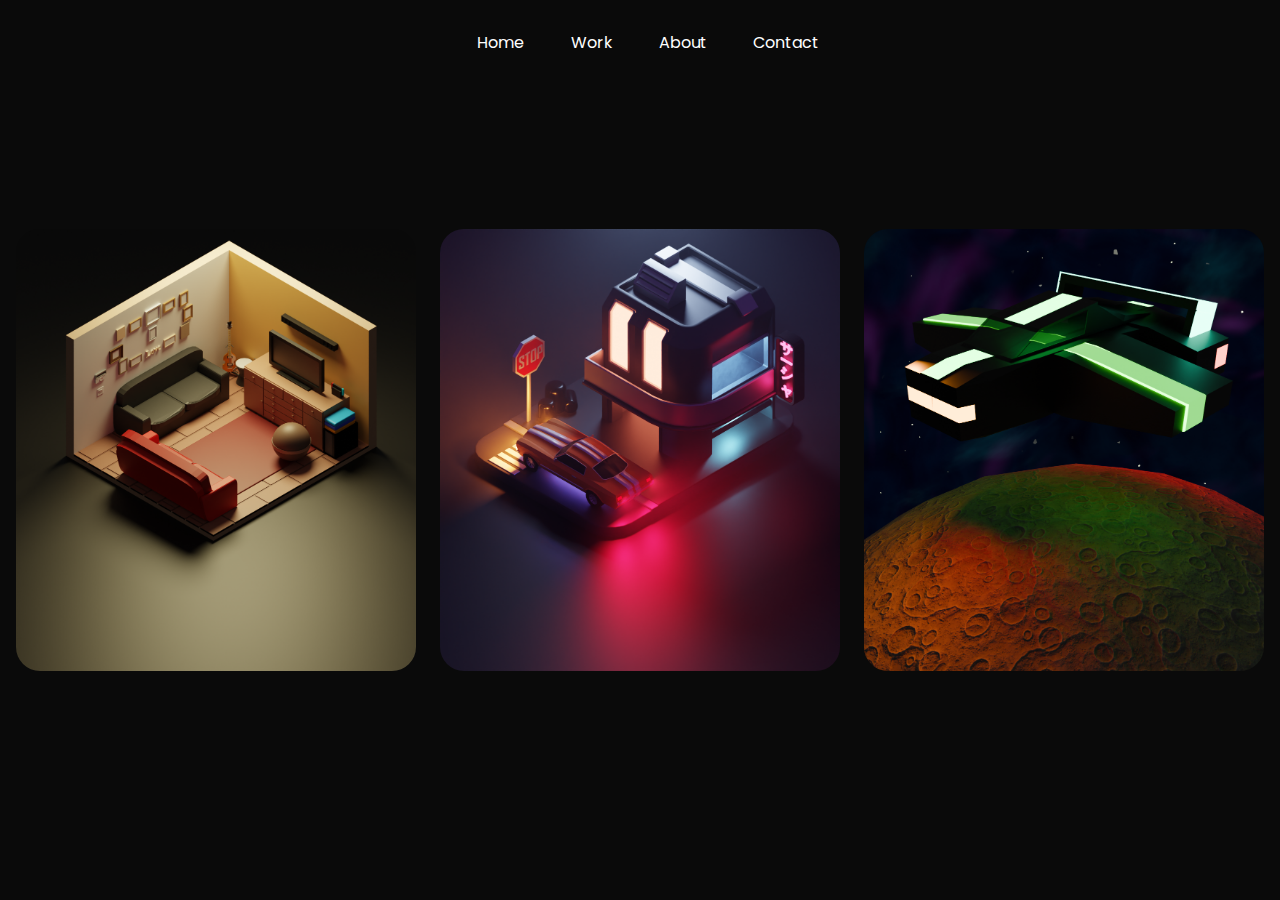
==== works.html @ f8b0e30c "Restructuration 1.0.0" ====
<!DOCTYPE html>
<html lang="en">
<head>
    <link rel="stylesheet" href="assets/css/style.css">
    <meta charset="UTF-8">
    <title>PortFolio - Sacha Laville 2024</title>
</head>
<body>

<header>
    <ul>
        <li><a href="index.html">Home</a></li>
        <li><a href="#" class="active">Work</a></li>
        <li><a href="#">About</a></li>
        <li><a href="#">Contact</a></li>
        <div class="active"></div>
    </ul>
</header>
<div class="container">
    <div class="card__container">
        <article class="card__article">
            <img src="assets/img/SalonIso1.png" alt="image" class="card__img">

            <div class="card__data">
                <h2 class="card__title">Mon salon en 3D</h2>
                <a href="#" class="card__button">Read More</a>
            </div>
        </article>

        <article class="card__article">
            <img src="assets/img/CyberPunk1.png" alt="image" class="card__img">

            <div class="card__data">
                <h2 class="card__title">Maison Style CyberPunk</h2>
                <a href="#" class="card__button">Read More</a>
            </div>
        </article>

        <article class="card__article">
            <img src="assets/img/SpaceShipHover1.png" alt="image" class="card__img">

            <div class="card__data">
                <h2 class="card__title">Vaisseau spatial</h2>
                <a href="#" class="card__button">Read More</a>
            </div>
        </article>
    </div>
</div>
</body>
</html>
---- assets/css/style.css ----
@import url('https://fonts.googleapis.com/css2?family=Poppins:wght@100;200;300;400;500;600;700;800;900&family=Ubuntu:wght@300;400;500;700&display=swap');
@import url("https://fonts.googleapis.com/css2?family=Poppins:wght@400;500&display=swap");
*
{
    margin: 0;
    padding: 0;
    box-sizing: border-box;
    font-family: poppins, sans-serif;
    scroll-behavior: smooth;
}

html {
    overflow-x: hidden;
}

body
{
    background-color: #0a0a0a;
}

header {
    position: absolute;
    top: 0;
    left: 0;
    width: 100%;
    padding: 30px 100px;
    display: flex;
    justify-content: space-around;
    align-items: center;
    z-index: 10000;

}
header ul
{
    display: flex;
    justify-content: center;
    align-items: center;
}
header ul li {
    list-style: none;
    margin-left: 5%;
}
header ul li a {
    transition: all .35s ease-in-out;
    text-decoration: none;
    padding: 6px 15px;
    color: white;
    border-radius: 20px;
}
header ul li a:hover{
    background: #fff;
    color: #2b1055;
    font-weight: bold;
}

header ul li a.active:hover~.header ul li a{
}

section h1,p{
    position: relative;
    margin-right: 350px;
    text-align: right;
    color: white;
}

section h1 {
    margin-top: 250px;
}

.pp-home{
    position: absolute;
    /*margin-top: 150px;*/
    margin-left: 150px;
    height: 768px;
    width: 576px;
}

/*=============== VARIABLES CSS ===============*/
:root {
    /*========== Colors ==========*/
    /*Color mode HSL(hue, saturation, lightness)*/
    --first-color: hsl(0, 0%, 100%);
    --title-color: hsl(0, 0%, 91%);
    --text-color: hsl(0, 0%, 93%);
    --body-color: hsl(0, 0%, 95%);
    --container-color: hsl(0, 0%, 15%);

    /*========== Font and typography ==========*/
    /*.5rem = 8px | 1rem = 16px ...*/
    --body-font: "Poppins", sans-serif;
    --h2-font-size: 1.25rem;
    --small-font-size: .813rem;
}

/*========== Responsive typography ==========*/
@media screen and (min-width: 1120px) {
    :root {
        --h2-font-size: 1.5rem;
        --small-font-size: .875rem;
    }
}

/*=============== BASE ===============*/
section {
    margin-top: 100px;
}

img {
    display: block;
    max-width: 100%;
    height: auto;
}

/*=============== CARD ===============*/
.container {
    display: grid;
    place-items: center;
    margin-inside: 1.5rem;
    padding-block: 5rem;
}

.card__container {
    display: grid;
    row-gap: 3.5rem;
}

.card__article {
    position: relative;
    overflow: hidden;
}

.card__img {
    width: 358px;
    border-radius: 1.5rem;
}

.card__data {
    width: 280px;
    background-color: var(--container-color);
    padding: 1.5rem 2rem;
    box-shadow: 0 8px 24px hsla(0, 0%, 0%, .15);
    border-radius: 1rem;
    position: absolute;
    bottom: -9rem;
    left: 0;
    right: 0;
    margin-inline: auto;
    opacity: 0;
    transition: opacity 1s 1s;
}

.card__description {
    display: block;
    font-size:var(--small-font-size);
    margin-bottom: .25rem;
    color: white;
}

.card__title {
    font-size: var(--h2-font-size);
    font-weight: 500;
    color: var(--text-color);
    margin-bottom: .75rem;
}

.card__button {
    text-decoration: none;
    font-size: var(--small-font-size);
    font-weight: 500;
    color: var(--first-color);
}

.card__button:hover {
    text-decoration: underline;
}
/* Naming animations in hover */
.card__article:hover .card__data {
    animation: show-data 1s forwards;
    opacity: 1;
    transition: opacity .3s;
}

.card__article:hover {
    animation: remove-overflow 2s forwards;
}

.card__article:not(:hover) {
    animation:show-overflow 2s forwards ;
}

.card__article:not(:hover) .card__data {
    animation:remove-data 1s forwards ;
}
/* Card animation */
@keyframes show-data {
    50% {
        transform: translateY(-10rem);
    }
    100% {
        transform: translateY(-7rem);
    }
}

@keyframes remove-overflow {
    to{
        overflow: initial;
    }
}

@keyframes remove-data {
    0%{
        transform: translateY(-7rem);
    }
    50%{
        transform: translateY(-10rem);
    }
    100%{
        transform: translateY(.5rem);
    }
}

@keyframes show-overflow {
    0%{
        overflow: initial;
        pointer-events: none;
    }
    50%{
        overflow: hidden;
    }

}
/*=============== BREAKPOINTS ===============*/
/* For small devices */
@media screen and (min-width: 340px) {
    .container {
        margin-inline: 1rem;
    }

    .card__data {
        width:  250px;
        padding: 1rem;
    }
}

/* For medium devices */
@media screen and (min-width: 768px) {
    .card__container {
        grid-template-columns: repeat(2, 1fr);
        column-gap: 1.5rem;
    }
}

/* For large devices */
@media screen and (min-width: 1120px) {
    .container {
        height: 100vh;
    }

    .card__container {
        grid-template-columns: repeat(3, 1fr);
    }
    .card__img{
        width: 424px;
    }
    .card__data{
        width:  316px;
        padding: 2.5rem;
    }
}
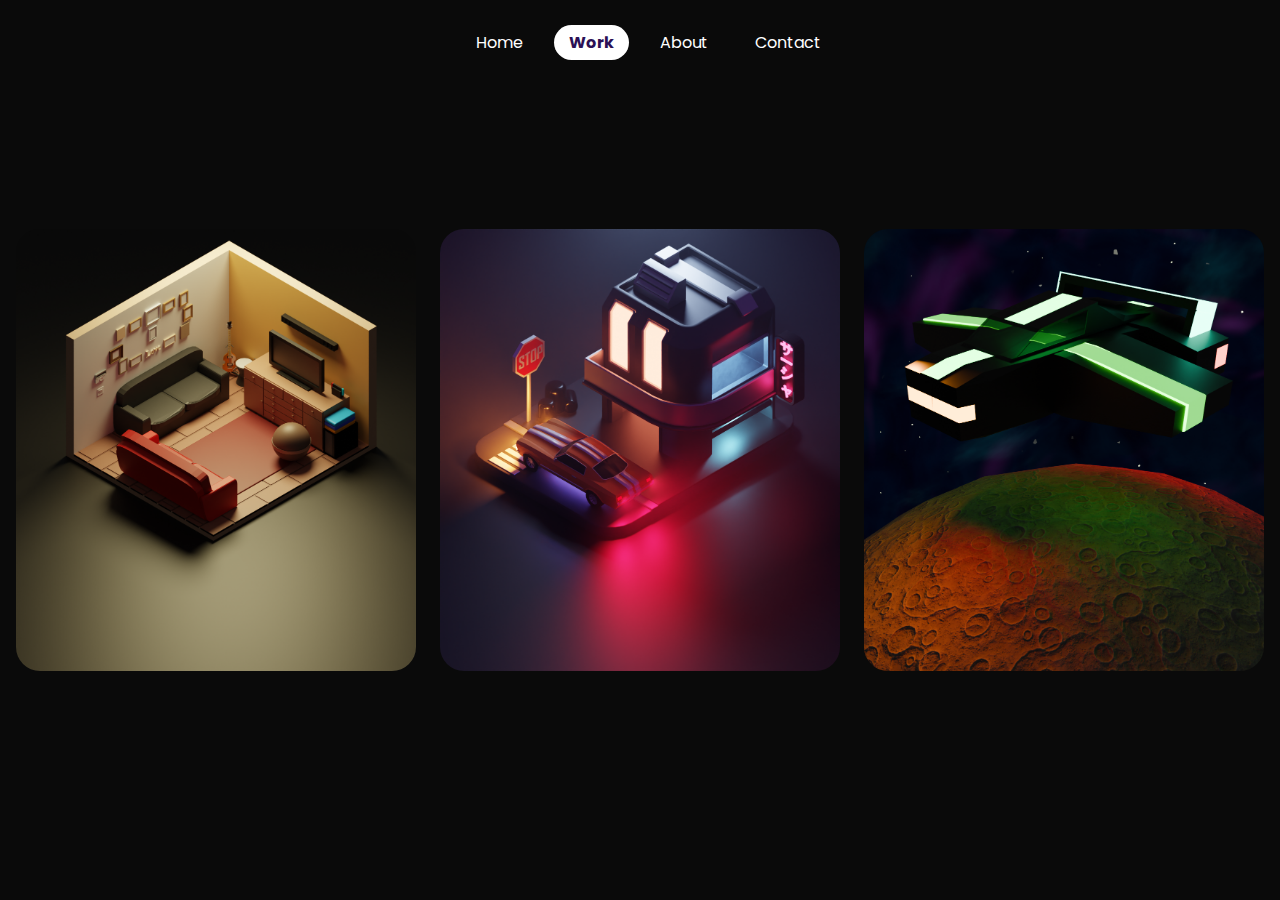
==== commit b4c940cd: "Fix hover navbar 1.0.0" ====
--- a/works.html
+++ b/works.html
@@ -9,7 +9,7 @@
 
 <header>
     <ul>
-        <li><a href="index.html">Home</a></li>
+        <li><a href="index.html" >Home</a></li>
         <li><a href="#" class="active">Work</a></li>
         <li><a href="#">About</a></li>
         <li><a href="#">Contact</a></li>
--- a/assets/css/style.css
+++ b/assets/css/style.css
@@ -47,14 +47,13 @@
     color: white;
     border-radius: 20px;
 }
-header ul li a:hover{
+header ul li a:hover,
+header ul li a.active{
     background: #fff;
     color: #2b1055;
     font-weight: bold;
 }
 
-header ul li a.active:hover~.header ul li a{
-}
 
 section h1,p{
     position: relative;
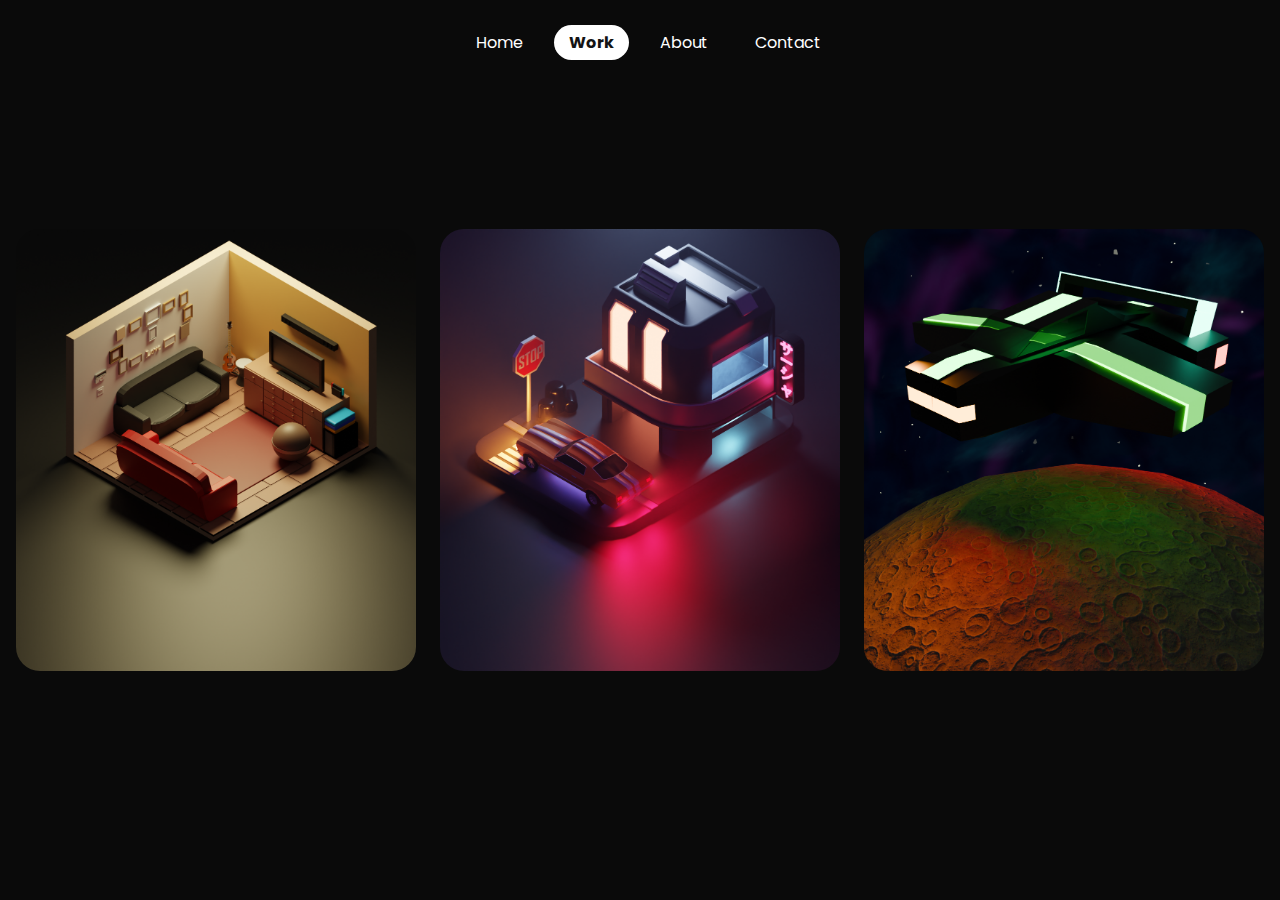
==== commit 6941d5e0: "Update of the home page 1.0.1" ====
--- a/works.html
+++ b/works.html
@@ -1,12 +1,12 @@
 <!DOCTYPE html>
 <html lang="en">
 <head>
+    <link rel="stylesheet" href="assets/css/background-works.css">
     <link rel="stylesheet" href="assets/css/style.css">
     <meta charset="UTF-8">
     <title>PortFolio - Sacha Laville 2024</title>
 </head>
 <body>
-
 <header>
     <ul>
         <li><a href="index.html" >Home</a></li>
--- a/assets/css/background-works.css
+++ b/assets/css/background-works.css
@@ -0,0 +1,5 @@
+body
+{
+    background-color: #0a0a0a;
+    background-image: url("https://images.unsplash.com/photo-1603366615917-1fa6dad5c4fa?q=80&w=1000&auto=format&fit=crop&ixlib=rb-4.0.3&ixid=M3wxMjA3fDB8MHxleHBsb3JlLWZlZWR8OXx8fGVufDB8fHx8fA%3D%3D");
+}--- a/assets/css/style.css
+++ b/assets/css/style.css
@@ -13,10 +13,6 @@
     overflow-x: hidden;
 }
 
-body
-{
-    background-color: #0a0a0a;
-}
 
 header {
     position: absolute;
@@ -50,28 +46,36 @@
 header ul li a:hover,
 header ul li a.active{
     background: #fff;
-    color: #2b1055;
+    color: #131313;
     font-weight: bold;
 }
 
 
-section h1,p{
+.title,.subtitle{
     position: relative;
-    margin-right: 350px;
-    text-align: right;
+    text-align: left;
     color: white;
 }
 
-section h1 {
-    margin-top: 250px;
+.title{
+    font-size: 100px;
+}
+
+.subtitle{
+    font-size: 50px;
+}
+
+.titre {
+    margin: -750px 750px -750px 775px;
 }
 
 .pp-home{
-    position: absolute;
-    /*margin-top: 150px;*/
+    position: relative;
+    margin-top: 210px;
     margin-left: 150px;
     height: 768px;
     width: 576px;
+    border-radius: 25px;
 }
 
 /*=============== VARIABLES CSS ===============*/
@@ -239,6 +243,32 @@
         width:  250px;
         padding: 1rem;
     }
+
+    .title,.subtitle{
+        position: relative;
+        text-align: center;
+        color: white;
+    }
+
+    .title{
+        font-size: 50px;
+    }
+
+    .subtitle{
+        font-size: 25px;
+    }
+
+    .titre {
+        margin:  auto auto 775px;
+    }
+
+    .pp-home{
+        position: relative;
+        height: 768px;
+        width: 576px;
+        border-radius: 25px;
+
+    }
 }
 
 /* For medium devices */
@@ -247,6 +277,32 @@
         grid-template-columns: repeat(2, 1fr);
         column-gap: 1.5rem;
     }
+
+    .title,.subtitle{
+        position: relative;
+        text-align: center;
+        color: white;
+    }
+
+    .title{
+        font-size: 50px;
+    }
+
+    .subtitle{
+        font-size: 25px;
+    }
+
+    .titre {
+        align-items: center;
+    }
+
+    .pp-home{
+        position: relative;
+        align-items: center;
+        height: 768px;
+        width: 576px;
+        border-radius: 25px;
+    }
 }
 
 /* For large devices */
@@ -265,4 +321,31 @@
         width:  316px;
         padding: 2.5rem;
     }
-}
+
+    .title,.subtitle{
+        position: relative;
+        text-align: left;
+        color: white;
+    }
+
+    .title{
+        font-size: 100px;
+    }
+
+    .subtitle{
+        font-size: 50px;
+    }
+
+    .titre {
+        margin: -750px 195px auto 850px;
+    }
+
+    .pp-home{
+        position: relative;
+        margin-top: 210px;
+        margin-left: 195px;
+        height: 768px;
+        width: 576px;
+        border-radius: 25px;
+    }
+}
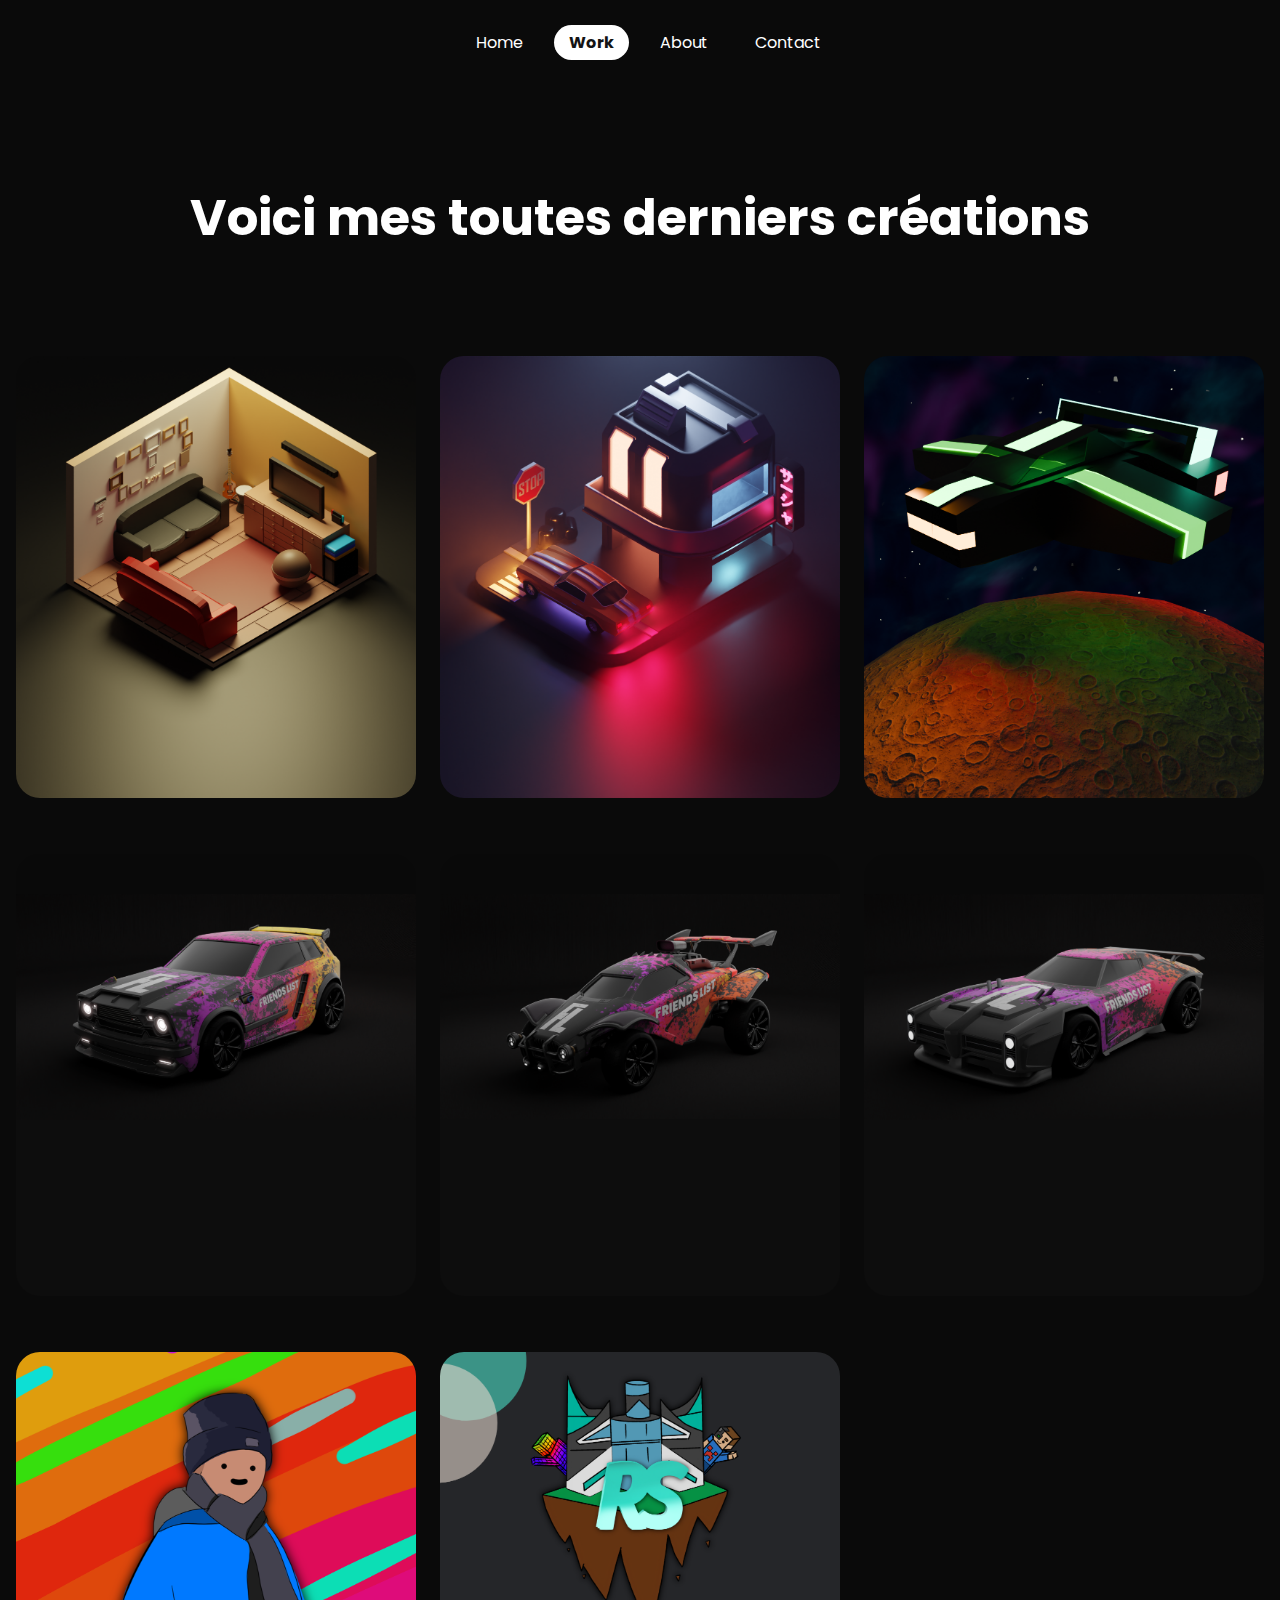
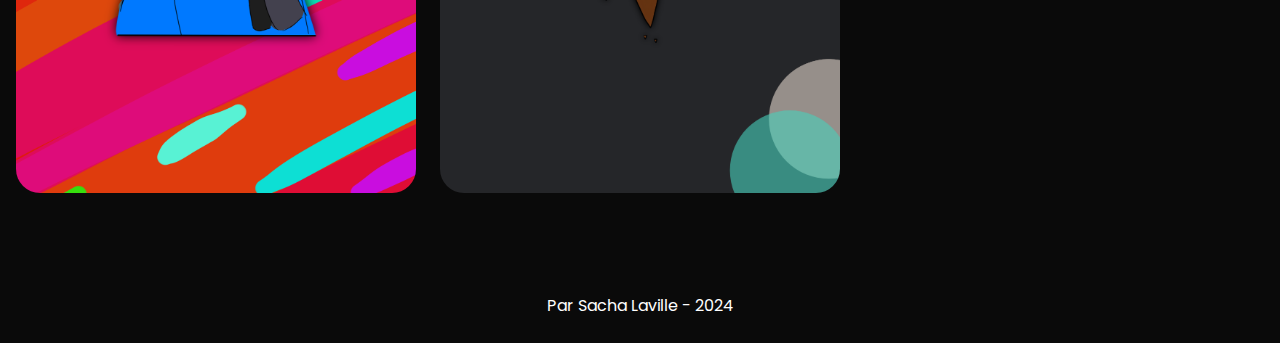
==== commit 688b42fb: "Add more content" ====
--- a/works.html
+++ b/works.html
@@ -16,7 +16,12 @@
         <div class="active"></div>
     </ul>
 </header>
+
+
+
 <div class="container">
+    <div class="title__blender"> Voici mes toutes derniers créations</div>
+
     <div class="card__container">
         <article class="card__article">
             <img src="assets/img/SalonIso1.png" alt="image" class="card__img">
@@ -44,7 +49,53 @@
                 <a href="#" class="card__button">Read More</a>
             </div>
         </article>
+
+        <article class="card__article">
+            <img src="assets/img/presta_fennec.png" alt="image" class="card__img">
+
+            <div class="card__data">
+                <h2 class="card__title">Decal rocket league Friend List - Fennec</h2>
+                <a href="#" class="card__button">Read More</a>
+            </div>
+        </article>
+
+        <article class="card__article">
+            <img src="assets/img/presta_octane.png" alt="image" class="card__img">
+
+            <div class="card__data">
+                <h2 class="card__title">Decal rocket league Friend List - Octane</h2>
+                <a href="#" class="card__button">Read More</a>
+            </div>
+        </article>
+
+        <article class="card__article">
+            <img src="assets/img/presta_dominus.png" alt="image" class="card__img">
+
+            <div class="card__data">
+                <h2 class="card__title">Decal rocket league Friend List - Dominus</h2>
+                <a href="#" class="card__button">Read More</a>
+            </div>
+        </article>
+
+        <article class="card__article">
+            <img src="assets/img/ppDeRaf1.png" alt="image" class="card__img">
+
+            <div class="card__data">
+                <h2 class="card__title">Photo de profile #1</h2>
+                <a href="#" class="card__button">Read More</a>
+            </div>
+        </article>
+
+        <article class="card__article">
+            <img src="assets/img/logo_rs1.png" alt="image" class="card__img">
+
+            <div class="card__data">
+                <h2 class="card__title">logo team Minecraft</h2>
+                <a href="#" class="card__button">Read More</a>
+            </div>
+        </article>
     </div>
+    <div class="credit"><p>Par Sacha Laville - 2024</p></div>
 </div>
 </body>
 </html>--- a/assets/css/style.css
+++ b/assets/css/style.css
@@ -305,6 +305,20 @@
     }
 }
 
+
+.credit p{
+    color: white;
+    text-align: center;
+    margin: 100px auto 25px auto;
+}
+
+.title__blender{
+    margin: 100px 0 100px 0;
+    color: white;
+    font-size: 50px;
+    font-weight: bold;
+}
+
 /* For large devices */
 @media screen and (min-width: 1120px) {
     .container {
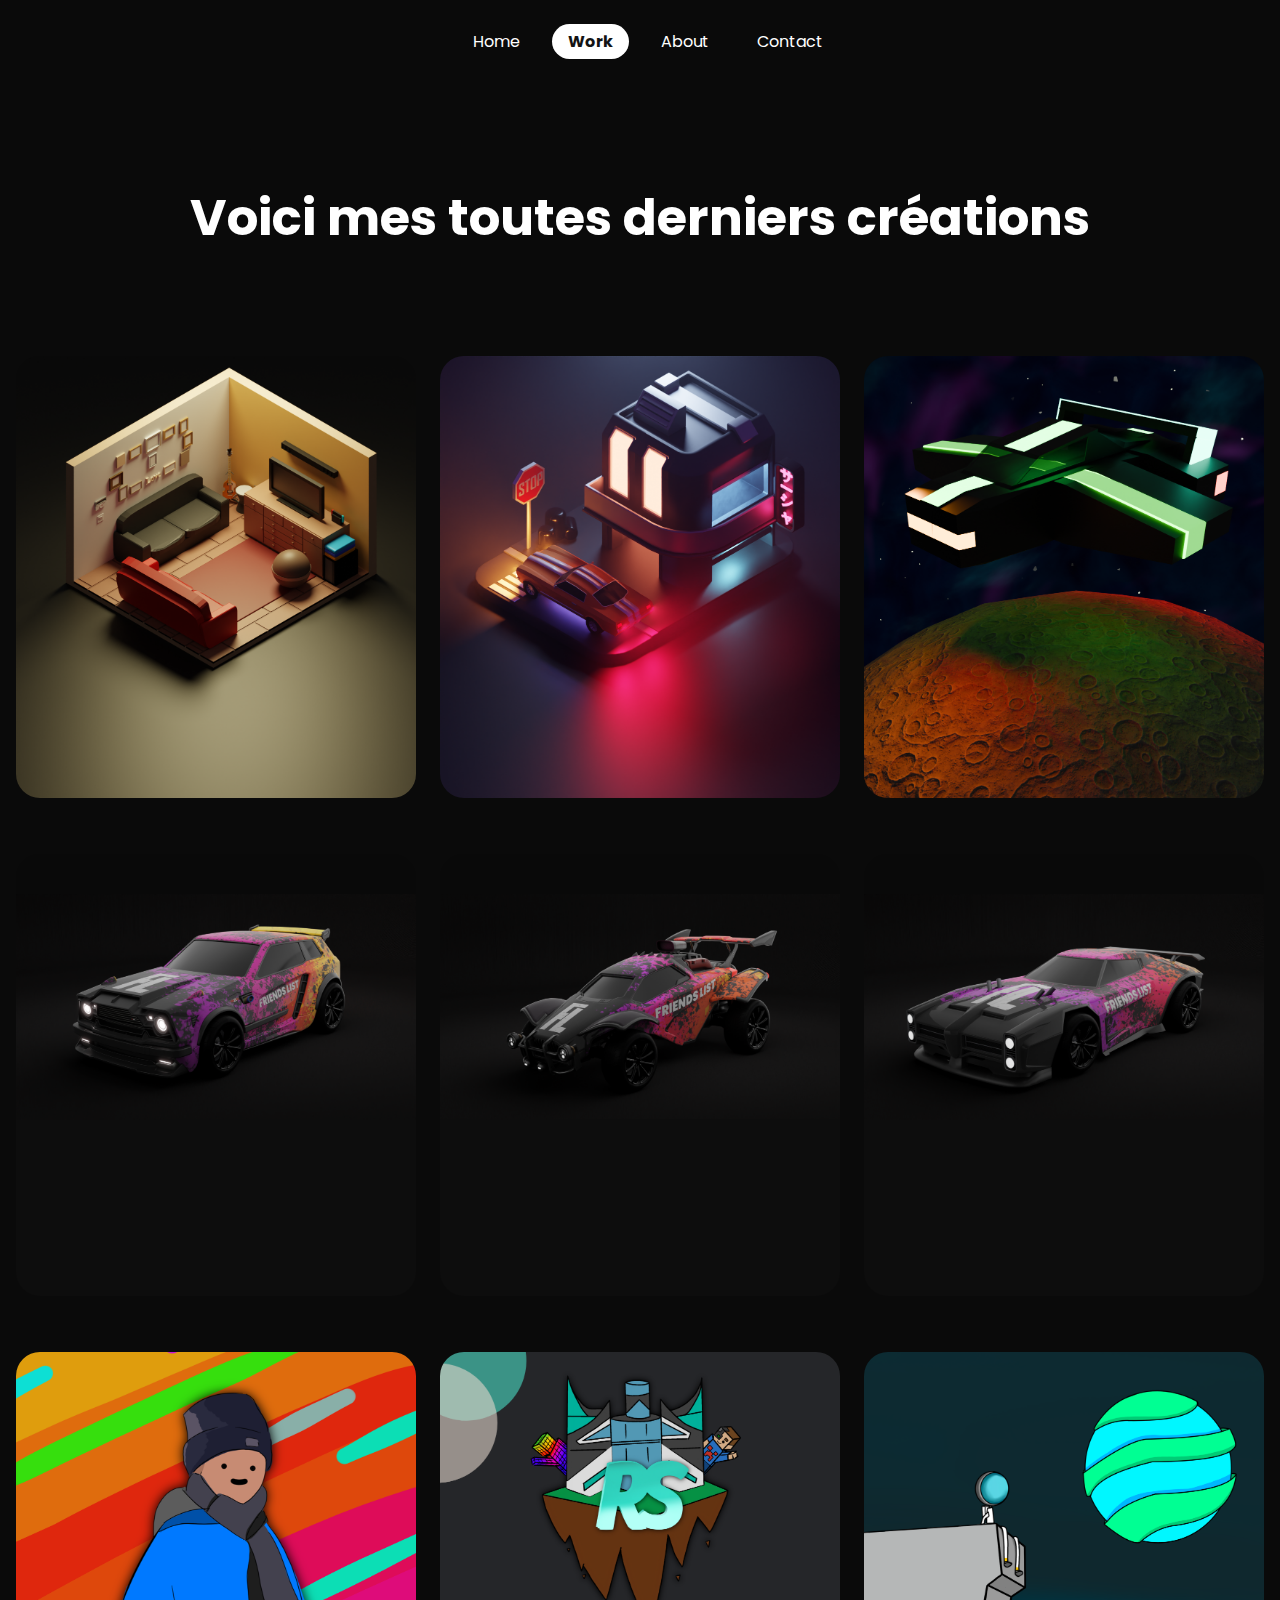
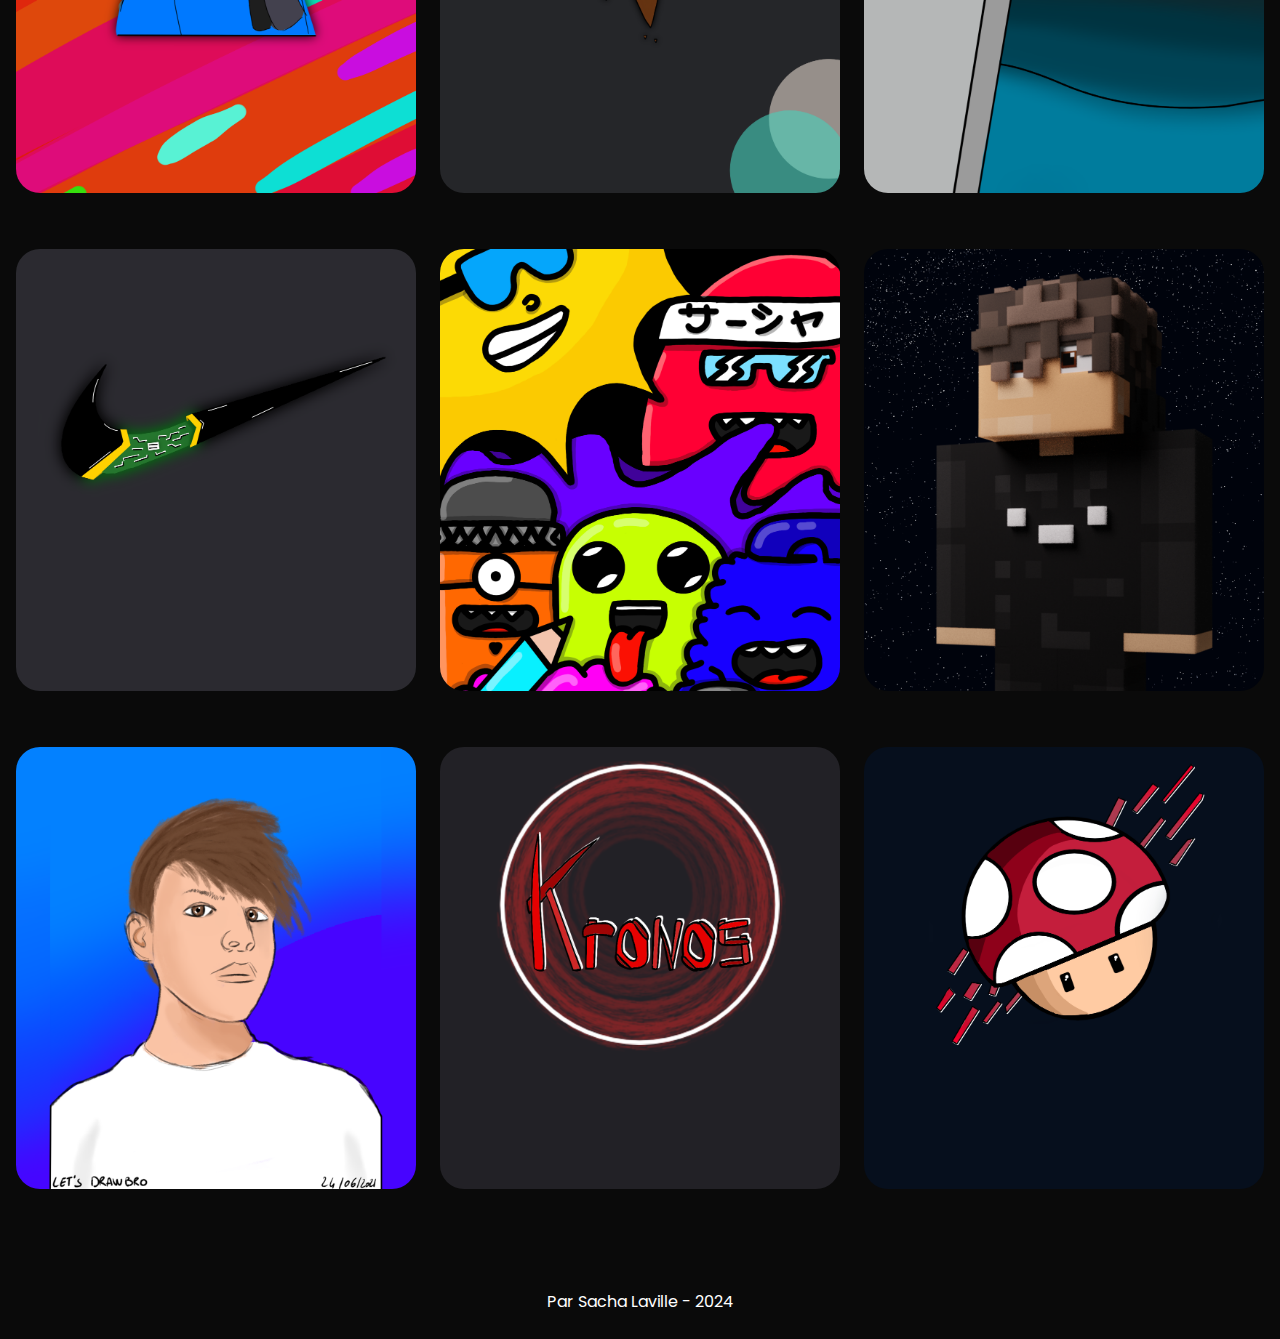
==== commit 1b161fa3: "Add more content" ====
--- a/works.html
+++ b/works.html
@@ -94,6 +94,72 @@
                 <a href="#" class="card__button">Read More</a>
             </div>
         </article>
+
+        <article class="card__article">
+            <img src="assets/img/Astronaute1.png" alt="image" class="card__img">
+
+            <div class="card__data">
+                <h2 class="card__title">Illustration Astroneer</h2>
+                <a href="#" class="card__button">Read More</a>
+            </div>
+        </article>
+
+        <article class="card__article">
+            <img src="assets/img/NikeConcept1.png" alt="image" class="card__img">
+
+            <div class="card__data">
+                <h2 class="card__title">Concept logo Nike</h2>
+                <a href="#" class="card__button">Read More</a>
+            </div>
+        </article>
+
+        <article class="card__article">
+            <img src="assets/img/doodleArt1.png" alt="image" class="card__img">
+
+            <div class="card__data">
+                <h2 class="card__title">Doodle Art #1</h2>
+                <a href="#" class="card__button">Read More</a>
+            </div>
+        </article>
+
+        <article class="card__article">
+            <img src="assets/img/SkinMinecraft1.png" alt="image" class="card__img">
+
+            <div class="card__data">
+                <h2 class="card__title">Skin Minecraft #1</h2>
+                <a href="#" class="card__button">Read More</a>
+            </div>
+        </article>
+
+        <article class="card__article">
+            <img src="assets/img/DrawBro1.png" alt="image" class="card__img">
+
+            <div class="card__data">
+                <h2 class="card__title">Logo Youtube #1</h2>
+                <a href="#" class="card__button">Read More</a>
+            </div>
+        </article>
+
+        <article class="card__article">
+            <img src="assets/img/LogoKronos1.png" alt="image" class="card__img">
+
+            <div class="card__data">
+                <h2 class="card__title">Logo Youtube #2</h2>
+                <a href="#" class="card__button">Read More</a>
+            </div>
+        </article>
+
+        <article class="card__article">
+            <img src="assets/img/Toad1.png" alt="image" class="card__img">
+
+            <div class="card__data">
+                <h2 class="card__title">Dessin Toad</h2>
+                <a href="#" class="card__button">Read More</a>
+            </div>
+        </article>
+
+
+        
     </div>
     <div class="credit"><p>Par Sacha Laville - 2024</p></div>
 </div>
--- a/assets/css/style.css
+++ b/assets/css/style.css
@@ -19,7 +19,7 @@
     top: 0;
     left: 0;
     width: 100%;
-    padding: 30px 100px;
+    padding: 1.8rem 6.25rem;
     display: flex;
     justify-content: space-around;
     align-items: center;
@@ -34,12 +34,12 @@
 }
 header ul li {
     list-style: none;
-    margin-left: 5%;
+    margin-left: 1rem;
 }
 header ul li a {
     transition: all .35s ease-in-out;
     text-decoration: none;
-    padding: 6px 15px;
+    padding: 6px 1rem;
     color: white;
     border-radius: 20px;
 }
@@ -58,12 +58,10 @@
 }
 
 .title{
-    font-size: 100px;
-}
+    font-size: clamp(1rem, 5vw, 1.5rem);}
 
 .subtitle{
-    font-size: 50px;
-}
+    font-size: clamp(1rem, 5vw, 1.5rem);}
 
 .titre {
     margin: -750px 750px -750px 775px;
@@ -71,11 +69,11 @@
 
 .pp-home{
     position: relative;
-    margin-top: 210px;
-    margin-left: 150px;
-    height: 768px;
-    width: 576px;
-    border-radius: 25px;
+    margin-top: 13rem;
+    margin-left: 9rem;
+    height: 48rem;
+    width: 36rem;
+    border-radius: 1.5rem;
 }
 
 /*=============== VARIABLES CSS ===============*/
@@ -105,7 +103,7 @@
 
 /*=============== BASE ===============*/
 section {
-    margin-top: 100px;
+    margin-top: 6.25rem;
 }
 
 img {
@@ -133,7 +131,7 @@
 }
 
 .card__img {
-    width: 358px;
+    width: 22rem;
     border-radius: 1.5rem;
 }
 
@@ -240,7 +238,7 @@
     }
 
     .card__data {
-        width:  250px;
+        width:  15.6rem;
         padding: 1rem;
     }
 
@@ -251,23 +249,23 @@
     }
 
     .title{
-        font-size: 50px;
+        font-size: clamp(1rem, 5vw, 1.5rem);
     }
 
     .subtitle{
-        font-size: 25px;
+        font-size: clamp(1rem, 5vw, 1.5rem);
     }
 
     .titre {
-        margin:  auto auto 775px;
+        text-align: center;
+        margin:  auto auto 48.4rem;
     }
 
     .pp-home{
         position: relative;
-        height: 768px;
-        width: 576px;
-        border-radius: 25px;
-
+        height: 48rem;
+        width: 36rem;
+        border-radius: 1.5rem;
     }
 }
 
@@ -285,11 +283,11 @@
     }
 
     .title{
-        font-size: 50px;
+        font-size: clamp(2rem, 5vw, 1.5rem);
     }
 
     .subtitle{
-        font-size: 25px;
+        font-size: clamp(1.5rem, 5vw, 1rem);
     }
 
     .titre {
@@ -298,10 +296,9 @@
 
     .pp-home{
         position: relative;
-        align-items: center;
-        height: 768px;
-        width: 576px;
-        border-radius: 25px;
+        height: 48rem;
+        width: 36rem;
+        border-radius: 1.5rem;
     }
 }
 
@@ -343,23 +340,21 @@
     }
 
     .title{
-        font-size: 100px;
+        font-size: clamp(7rem, 5vw, 1.5rem);
     }
 
     .subtitle{
-        font-size: 50px;
+        font-size: clamp(1rem, 5vw, 1.5rem);
     }
 
     .titre {
-        margin: -750px 195px auto 850px;
+        margin: -47rem 12rem auto 53rem;
     }
 
     .pp-home{
         position: relative;
-        margin-top: 210px;
-        margin-left: 195px;
-        height: 768px;
-        width: 576px;
-        border-radius: 25px;
-    }
-}
+        height: 48rem;
+        width: 36rem;
+        border-radius: 1.5rem;
+    }
+}
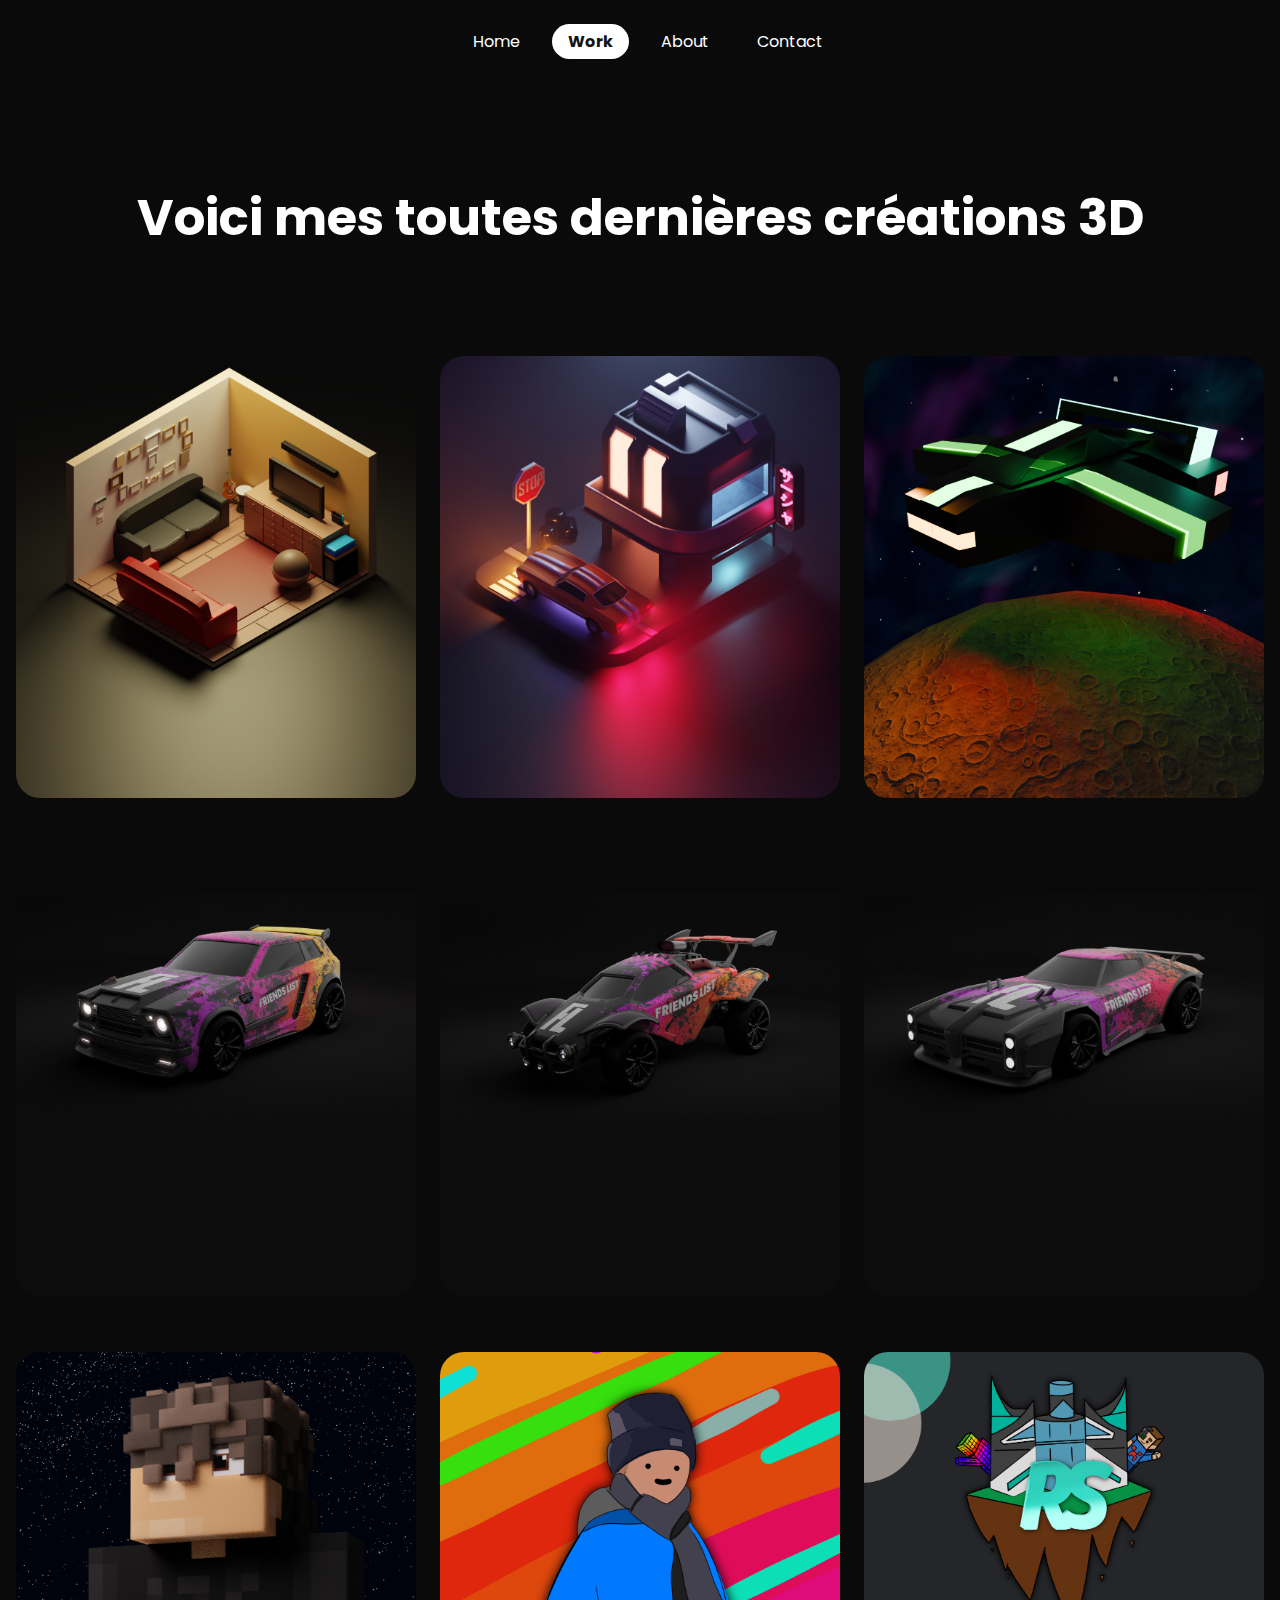
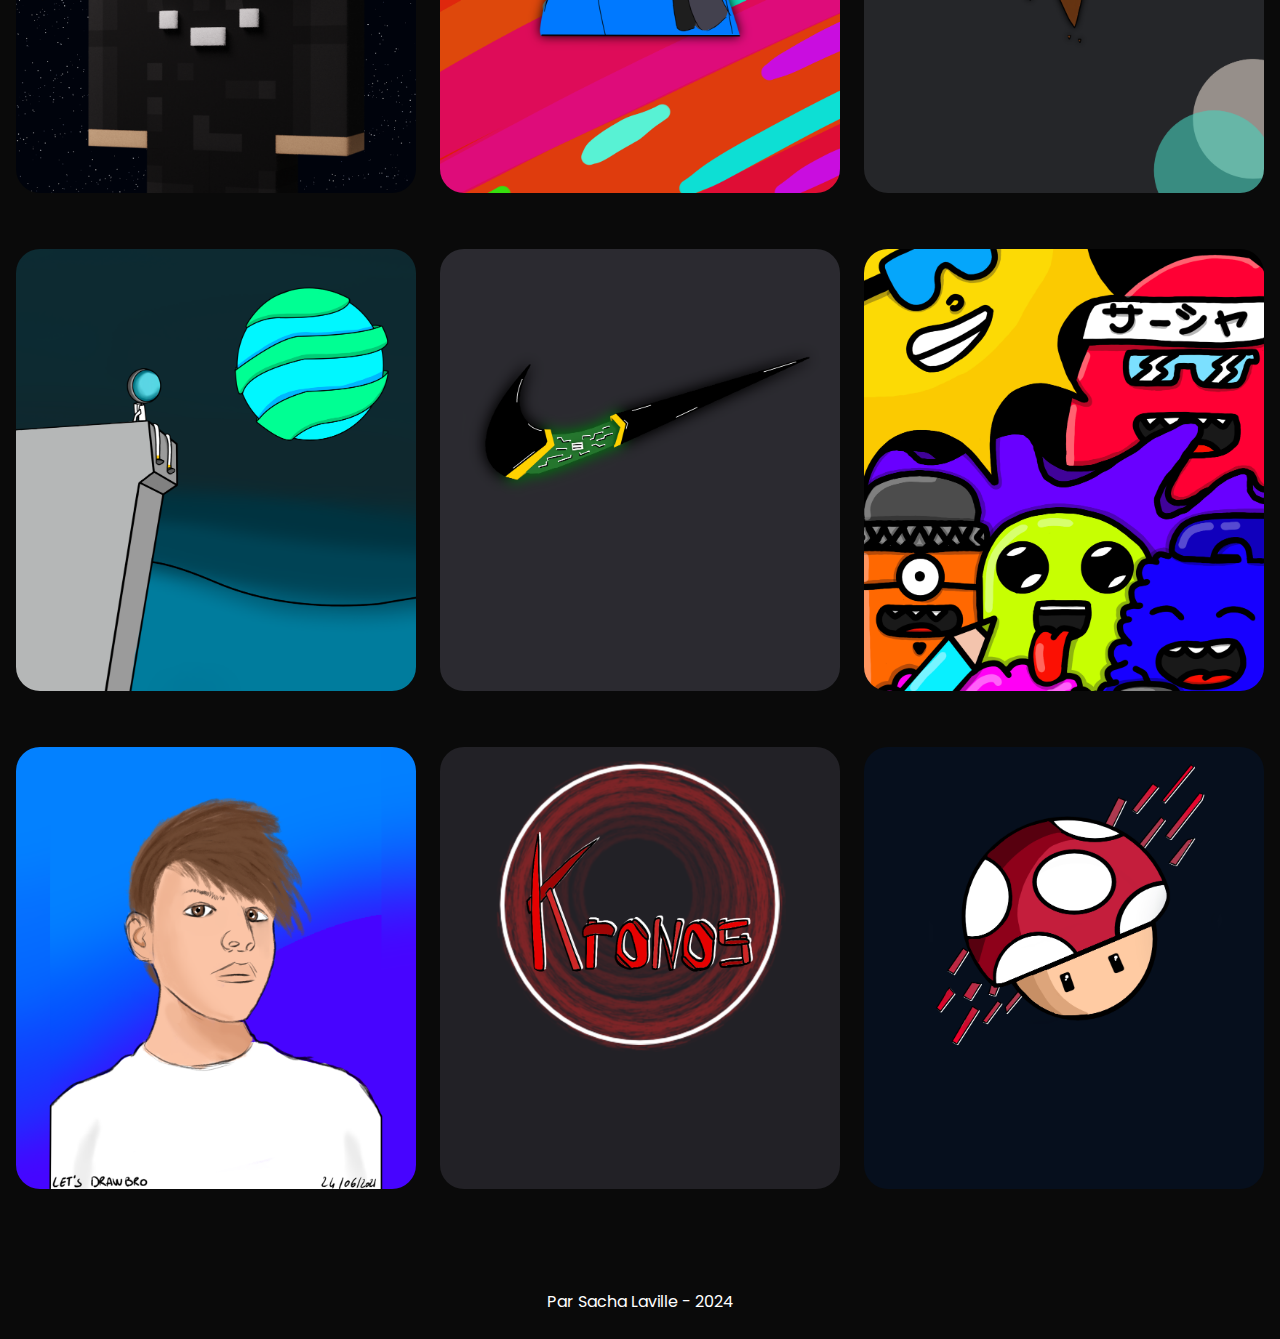
==== commit c98262ef: "Correction" ====
--- a/works.html
+++ b/works.html
@@ -20,7 +20,7 @@
 
 
 <div class="container">
-    <div class="title__blender"> Voici mes toutes derniers créations</div>
+    <div class="title__blender">Voici mes toutes dernières créations 3D</div>
 
     <div class="card__container">
         <article class="card__article">
@@ -78,10 +78,19 @@
         </article>
 
         <article class="card__article">
+            <img src="assets/img/SkinMinecraft1.png" alt="image" class="card__img">
+
+            <div class="card__data">
+                <h2 class="card__title">Skin Minecraft #1</h2>
+                <a href="#" class="card__button">Read More</a>
+            </div>
+        </article>
+        
+        <article class="card__article">
             <img src="assets/img/ppDeRaf1.png" alt="image" class="card__img">
 
             <div class="card__data">
-                <h2 class="card__title">Photo de profile #1</h2>
+                <h2 class="card__title">Photo de profil #1</h2>
                 <a href="#" class="card__button">Read More</a>
             </div>
         </article>
@@ -123,15 +132,6 @@
         </article>
 
         <article class="card__article">
-            <img src="assets/img/SkinMinecraft1.png" alt="image" class="card__img">
-
-            <div class="card__data">
-                <h2 class="card__title">Skin Minecraft #1</h2>
-                <a href="#" class="card__button">Read More</a>
-            </div>
-        </article>
-
-        <article class="card__article">
             <img src="assets/img/DrawBro1.png" alt="image" class="card__img">
 
             <div class="card__data">
@@ -159,7 +159,7 @@
         </article>
 
 
-        
+
     </div>
     <div class="credit"><p>Par Sacha Laville - 2024</p></div>
 </div>
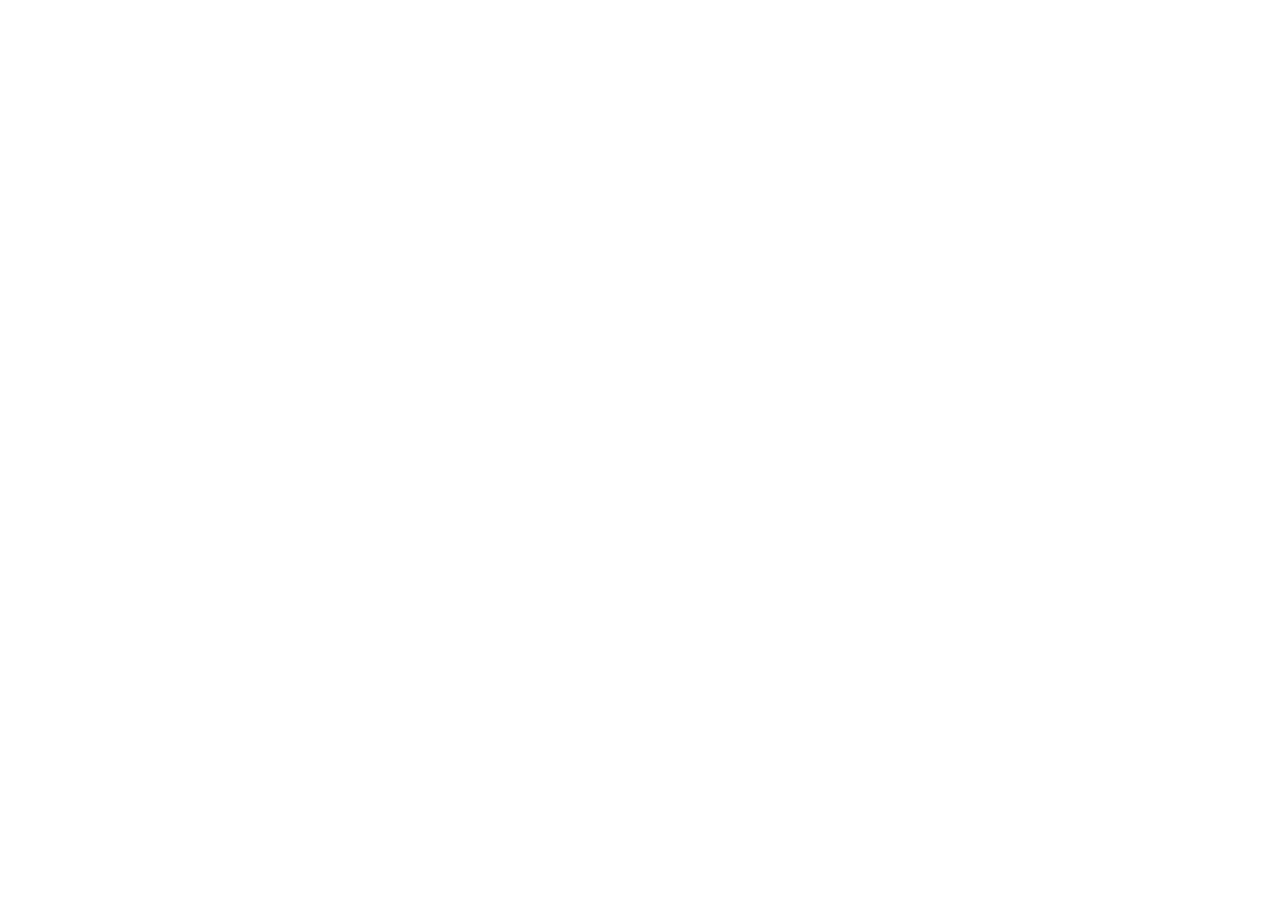
==== commit 65c57f15: "404 update 1.0.0" ====
--- a/works.html
+++ b/works.html
@@ -1,167 +1,167 @@
-<!DOCTYPE html>
-<html lang="en">
-<head>
-    <link rel="stylesheet" href="assets/css/background-works.css">
-    <link rel="stylesheet" href="assets/css/style.css">
-    <meta charset="UTF-8">
-    <title>PortFolio - Sacha Laville 2024</title>
-</head>
-<body>
-<header>
-    <ul>
-        <li><a href="index.html" >Home</a></li>
-        <li><a href="#" class="active">Work</a></li>
-        <li><a href="#">About</a></li>
-        <li><a href="#">Contact</a></li>
-        <div class="active"></div>
-    </ul>
-</header>
+<!--<!DOCTYPE html>-->
+<!--<html lang="en">-->
+<!--<head>-->
+<!--    <link rel="stylesheet" href="assets/css/background-works.css">-->
+<!--    <link rel="stylesheet" href="assets/css/style.css">-->
+<!--    <meta charset="UTF-8">-->
+<!--    <title>PortFolio - Sacha Laville 2024</title>-->
+<!--</head>-->
+<!--<body>-->
+<!--<header>-->
+<!--    <ul>-->
+<!--        <li><a href="index.html" >Home</a></li>-->
+<!--        <li><a href="#" class="active">Work</a></li>-->
+<!--        <li><a href="#">About</a></li>-->
+<!--        <li><a href="#">Contact</a></li>-->
+<!--        <div class="active"></div>-->
+<!--    </ul>-->
+<!--</header>-->
 
 
 
-<div class="container">
-    <div class="title__blender">Voici mes toutes dernières créations 3D</div>
+<!--<div class="container">-->
+<!--    <div class="title__blender">Voici mes toutes dernières créations 3D</div>-->
 
-    <div class="card__container">
-        <article class="card__article">
-            <img src="assets/img/SalonIso1.png" alt="image" class="card__img">
+<!--    <div class="card__container">-->
+<!--        <article class="card__article">-->
+<!--            <img src="assets/img/SalonIso1.png" alt="image" class="card__img">-->
 
-            <div class="card__data">
-                <h2 class="card__title">Mon salon en 3D</h2>
-                <a href="#" class="card__button">Read More</a>
-            </div>
-        </article>
+<!--            <div class="card__data">-->
+<!--                <h2 class="card__title">Mon salon en 3D</h2>-->
+<!--                <a href="#" class="card__button">Read More</a>-->
+<!--            </div>-->
+<!--        </article>-->
 
-        <article class="card__article">
-            <img src="assets/img/CyberPunk1.png" alt="image" class="card__img">
+<!--        <article class="card__article">-->
+<!--            <img src="assets/img/CyberPunk1.png" alt="image" class="card__img">-->
 
-            <div class="card__data">
-                <h2 class="card__title">Maison Style CyberPunk</h2>
-                <a href="#" class="card__button">Read More</a>
-            </div>
-        </article>
+<!--            <div class="card__data">-->
+<!--                <h2 class="card__title">Maison Style CyberPunk</h2>-->
+<!--                <a href="#" class="card__button">Read More</a>-->
+<!--            </div>-->
+<!--        </article>-->
 
-        <article class="card__article">
-            <img src="assets/img/SpaceShipHover1.png" alt="image" class="card__img">
+<!--        <article class="card__article">-->
+<!--            <img src="assets/img/SpaceShipHover1.png" alt="image" class="card__img">-->
 
-            <div class="card__data">
-                <h2 class="card__title">Vaisseau spatial</h2>
-                <a href="#" class="card__button">Read More</a>
-            </div>
-        </article>
+<!--            <div class="card__data">-->
+<!--                <h2 class="card__title">Vaisseau spatial</h2>-->
+<!--                <a href="#" class="card__button">Read More</a>-->
+<!--            </div>-->
+<!--        </article>-->
 
-        <article class="card__article">
-            <img src="assets/img/presta_fennec.png" alt="image" class="card__img">
+<!--        <article class="card__article">-->
+<!--            <img src="assets/img/presta_fennec.png" alt="image" class="card__img">-->
 
-            <div class="card__data">
-                <h2 class="card__title">Decal rocket league Friend List - Fennec</h2>
-                <a href="#" class="card__button">Read More</a>
-            </div>
-        </article>
+<!--            <div class="card__data">-->
+<!--                <h2 class="card__title">Decal rocket league Friend List - Fennec</h2>-->
+<!--                <a href="#" class="card__button">Read More</a>-->
+<!--            </div>-->
+<!--        </article>-->
 
-        <article class="card__article">
-            <img src="assets/img/presta_octane.png" alt="image" class="card__img">
+<!--        <article class="card__article">-->
+<!--            <img src="assets/img/presta_octane.png" alt="image" class="card__img">-->
 
-            <div class="card__data">
-                <h2 class="card__title">Decal rocket league Friend List - Octane</h2>
-                <a href="#" class="card__button">Read More</a>
-            </div>
-        </article>
+<!--            <div class="card__data">-->
+<!--                <h2 class="card__title">Decal rocket league Friend List - Octane</h2>-->
+<!--                <a href="#" class="card__button">Read More</a>-->
+<!--            </div>-->
+<!--        </article>-->
 
-        <article class="card__article">
-            <img src="assets/img/presta_dominus.png" alt="image" class="card__img">
+<!--        <article class="card__article">-->
+<!--            <img src="assets/img/presta_dominus.png" alt="image" class="card__img">-->
 
-            <div class="card__data">
-                <h2 class="card__title">Decal rocket league Friend List - Dominus</h2>
-                <a href="#" class="card__button">Read More</a>
-            </div>
-        </article>
+<!--            <div class="card__data">-->
+<!--                <h2 class="card__title">Decal rocket league Friend List - Dominus</h2>-->
+<!--                <a href="#" class="card__button">Read More</a>-->
+<!--            </div>-->
+<!--        </article>-->
 
-        <article class="card__article">
-            <img src="assets/img/SkinMinecraft1.png" alt="image" class="card__img">
+<!--        <article class="card__article">-->
+<!--            <img src="assets/img/SkinMinecraft1.png" alt="image" class="card__img">-->
 
-            <div class="card__data">
-                <h2 class="card__title">Skin Minecraft #1</h2>
-                <a href="#" class="card__button">Read More</a>
-            </div>
-        </article>
-        
-        <article class="card__article">
-            <img src="assets/img/ppDeRaf1.png" alt="image" class="card__img">
+<!--            <div class="card__data">-->
+<!--                <h2 class="card__title">Skin Minecraft #1</h2>-->
+<!--                <a href="#" class="card__button">Read More</a>-->
+<!--            </div>-->
+<!--        </article>-->
+<!--        -->
+<!--        <article class="card__article">-->
+<!--            <img src="assets/img/ppDeRaf1.png" alt="image" class="card__img">-->
 
-            <div class="card__data">
-                <h2 class="card__title">Photo de profil #1</h2>
-                <a href="#" class="card__button">Read More</a>
-            </div>
-        </article>
+<!--            <div class="card__data">-->
+<!--                <h2 class="card__title">Photo de profil #1</h2>-->
+<!--                <a href="#" class="card__button">Read More</a>-->
+<!--            </div>-->
+<!--        </article>-->
 
-        <article class="card__article">
-            <img src="assets/img/logo_rs1.png" alt="image" class="card__img">
+<!--        <article class="card__article">-->
+<!--            <img src="assets/img/logo_rs1.png" alt="image" class="card__img">-->
 
-            <div class="card__data">
-                <h2 class="card__title">logo team Minecraft</h2>
-                <a href="#" class="card__button">Read More</a>
-            </div>
-        </article>
+<!--            <div class="card__data">-->
+<!--                <h2 class="card__title">logo team Minecraft</h2>-->
+<!--                <a href="#" class="card__button">Read More</a>-->
+<!--            </div>-->
+<!--        </article>-->
 
-        <article class="card__article">
-            <img src="assets/img/Astronaute1.png" alt="image" class="card__img">
+<!--        <article class="card__article">-->
+<!--            <img src="assets/img/Astronaute1.png" alt="image" class="card__img">-->
 
-            <div class="card__data">
-                <h2 class="card__title">Illustration Astroneer</h2>
-                <a href="#" class="card__button">Read More</a>
-            </div>
-        </article>
+<!--            <div class="card__data">-->
+<!--                <h2 class="card__title">Illustration Astroneer</h2>-->
+<!--                <a href="#" class="card__button">Read More</a>-->
+<!--            </div>-->
+<!--        </article>-->
 
-        <article class="card__article">
-            <img src="assets/img/NikeConcept1.png" alt="image" class="card__img">
+<!--        <article class="card__article">-->
+<!--            <img src="assets/img/NikeConcept1.png" alt="image" class="card__img">-->
 
-            <div class="card__data">
-                <h2 class="card__title">Concept logo Nike</h2>
-                <a href="#" class="card__button">Read More</a>
-            </div>
-        </article>
+<!--            <div class="card__data">-->
+<!--                <h2 class="card__title">Concept logo Nike</h2>-->
+<!--                <a href="#" class="card__button">Read More</a>-->
+<!--            </div>-->
+<!--        </article>-->
 
-        <article class="card__article">
-            <img src="assets/img/doodleArt1.png" alt="image" class="card__img">
+<!--        <article class="card__article">-->
+<!--            <img src="assets/img/doodleArt1.png" alt="image" class="card__img">-->
 
-            <div class="card__data">
-                <h2 class="card__title">Doodle Art #1</h2>
-                <a href="#" class="card__button">Read More</a>
-            </div>
-        </article>
+<!--            <div class="card__data">-->
+<!--                <h2 class="card__title">Doodle Art #1</h2>-->
+<!--                <a href="#" class="card__button">Read More</a>-->
+<!--            </div>-->
+<!--        </article>-->
 
-        <article class="card__article">
-            <img src="assets/img/DrawBro1.png" alt="image" class="card__img">
+<!--        <article class="card__article">-->
+<!--            <img src="assets/img/DrawBro1.png" alt="image" class="card__img">-->
 
-            <div class="card__data">
-                <h2 class="card__title">Logo Youtube #1</h2>
-                <a href="#" class="card__button">Read More</a>
-            </div>
-        </article>
+<!--            <div class="card__data">-->
+<!--                <h2 class="card__title">Logo Youtube #1</h2>-->
+<!--                <a href="#" class="card__button">Read More</a>-->
+<!--            </div>-->
+<!--        </article>-->
 
-        <article class="card__article">
-            <img src="assets/img/LogoKronos1.png" alt="image" class="card__img">
+<!--        <article class="card__article">-->
+<!--            <img src="assets/img/LogoKronos1.png" alt="image" class="card__img">-->
 
-            <div class="card__data">
-                <h2 class="card__title">Logo Youtube #2</h2>
-                <a href="#" class="card__button">Read More</a>
-            </div>
-        </article>
+<!--            <div class="card__data">-->
+<!--                <h2 class="card__title">Logo Youtube #2</h2>-->
+<!--                <a href="#" class="card__button">Read More</a>-->
+<!--            </div>-->
+<!--        </article>-->
 
-        <article class="card__article">
-            <img src="assets/img/Toad1.png" alt="image" class="card__img">
+<!--        <article class="card__article">-->
+<!--            <img src="assets/img/Toad1.png" alt="image" class="card__img">-->
 
-            <div class="card__data">
-                <h2 class="card__title">Dessin Toad</h2>
-                <a href="#" class="card__button">Read More</a>
-            </div>
-        </article>
+<!--            <div class="card__data">-->
+<!--                <h2 class="card__title">Dessin Toad</h2>-->
+<!--                <a href="#" class="card__button">Read More</a>-->
+<!--            </div>-->
+<!--        </article>-->
 
 
 
-    </div>
-    <div class="credit"><p>Par Sacha Laville - 2024</p></div>
-</div>
-</body>
-</html>+<!--    </div>-->
+<!--    <div class="credit"><p>Par Sacha Laville - 2024</p></div>-->
+<!--</div>-->
+<!--</body>-->
+<!--</html>-->--- a/assets/css/style.css
+++ b/assets/css/style.css
@@ -12,7 +12,6 @@
 html {
     overflow-x: hidden;
 }
-
 
 header {
     position: absolute;
@@ -192,6 +191,15 @@
 .card__article:not(:hover) .card__data {
     animation:remove-data 1s forwards ;
 }
+
+.erreur404 {
+    display: flex;
+    flex-direction: column;
+    align-items: center;
+    justify-content: center;
+    height: 100vh;
+}
+
 /* Card animation */
 @keyframes show-data {
     50% {
